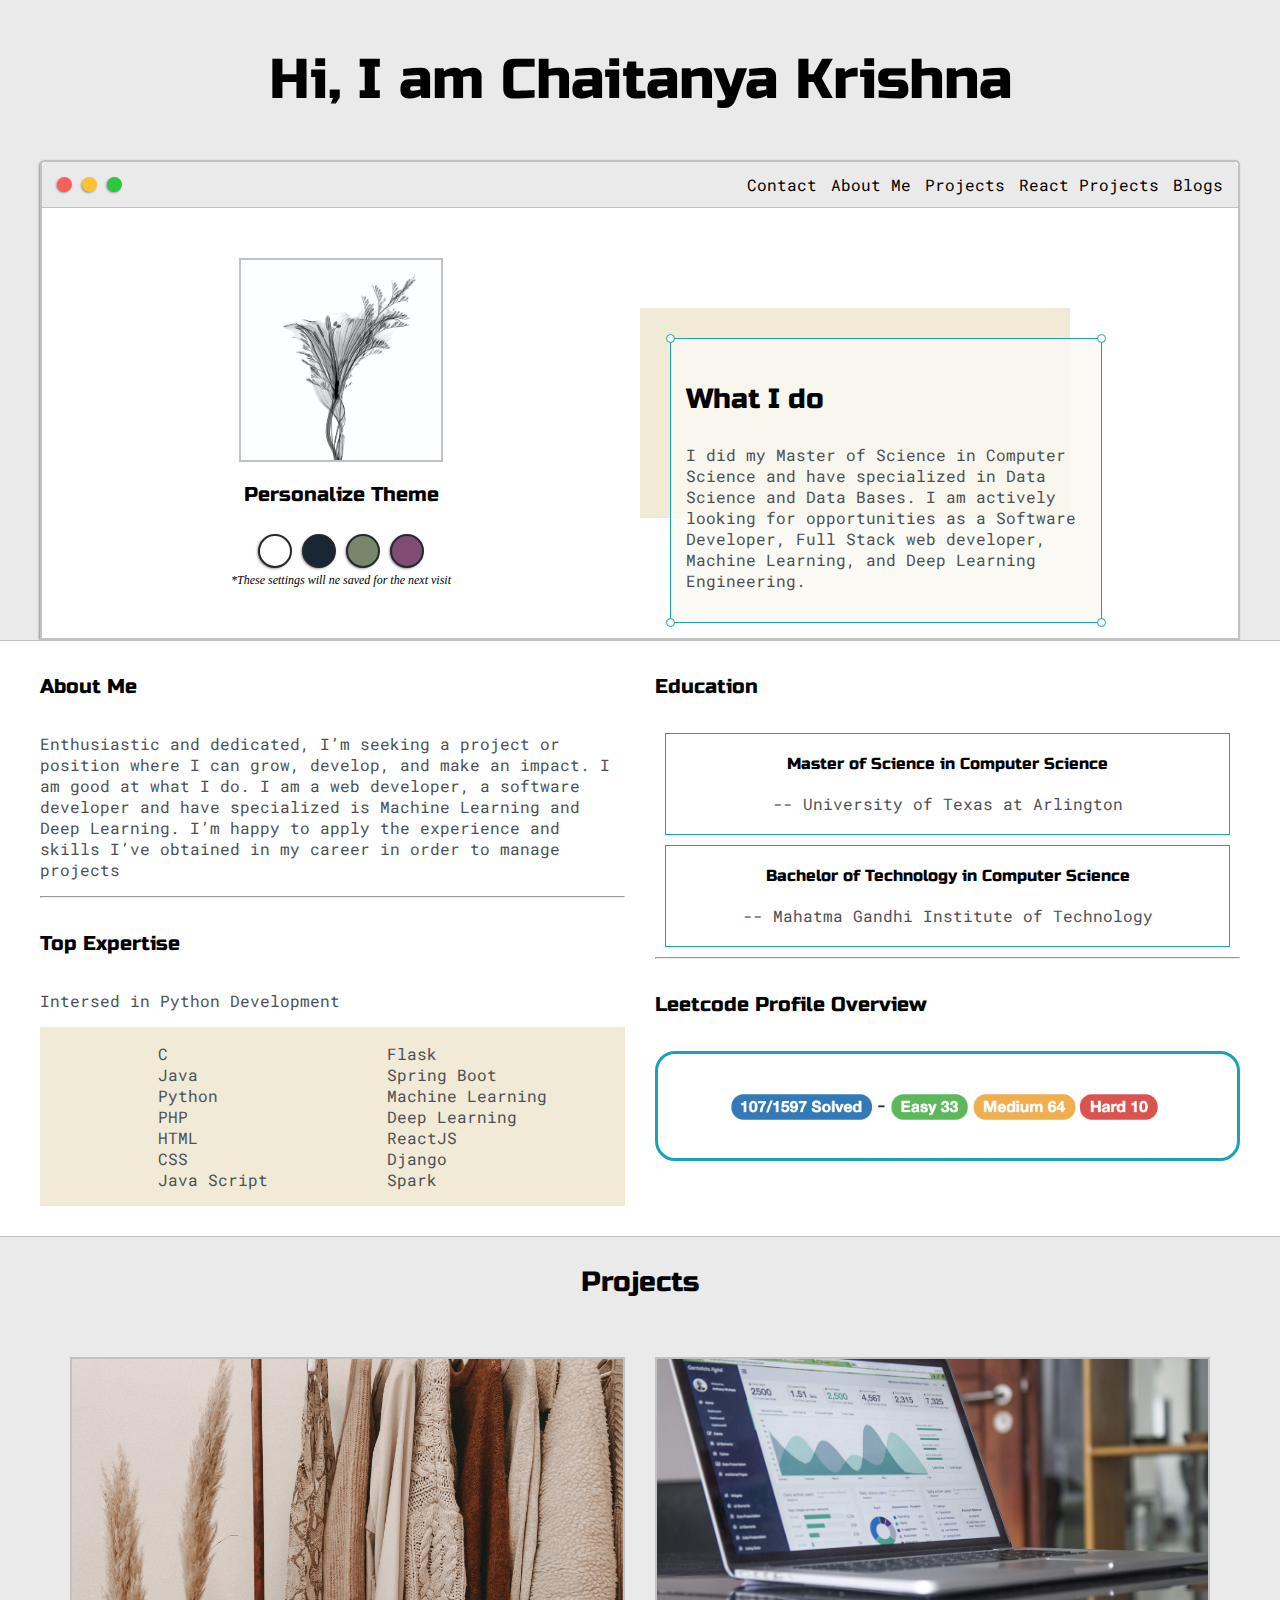
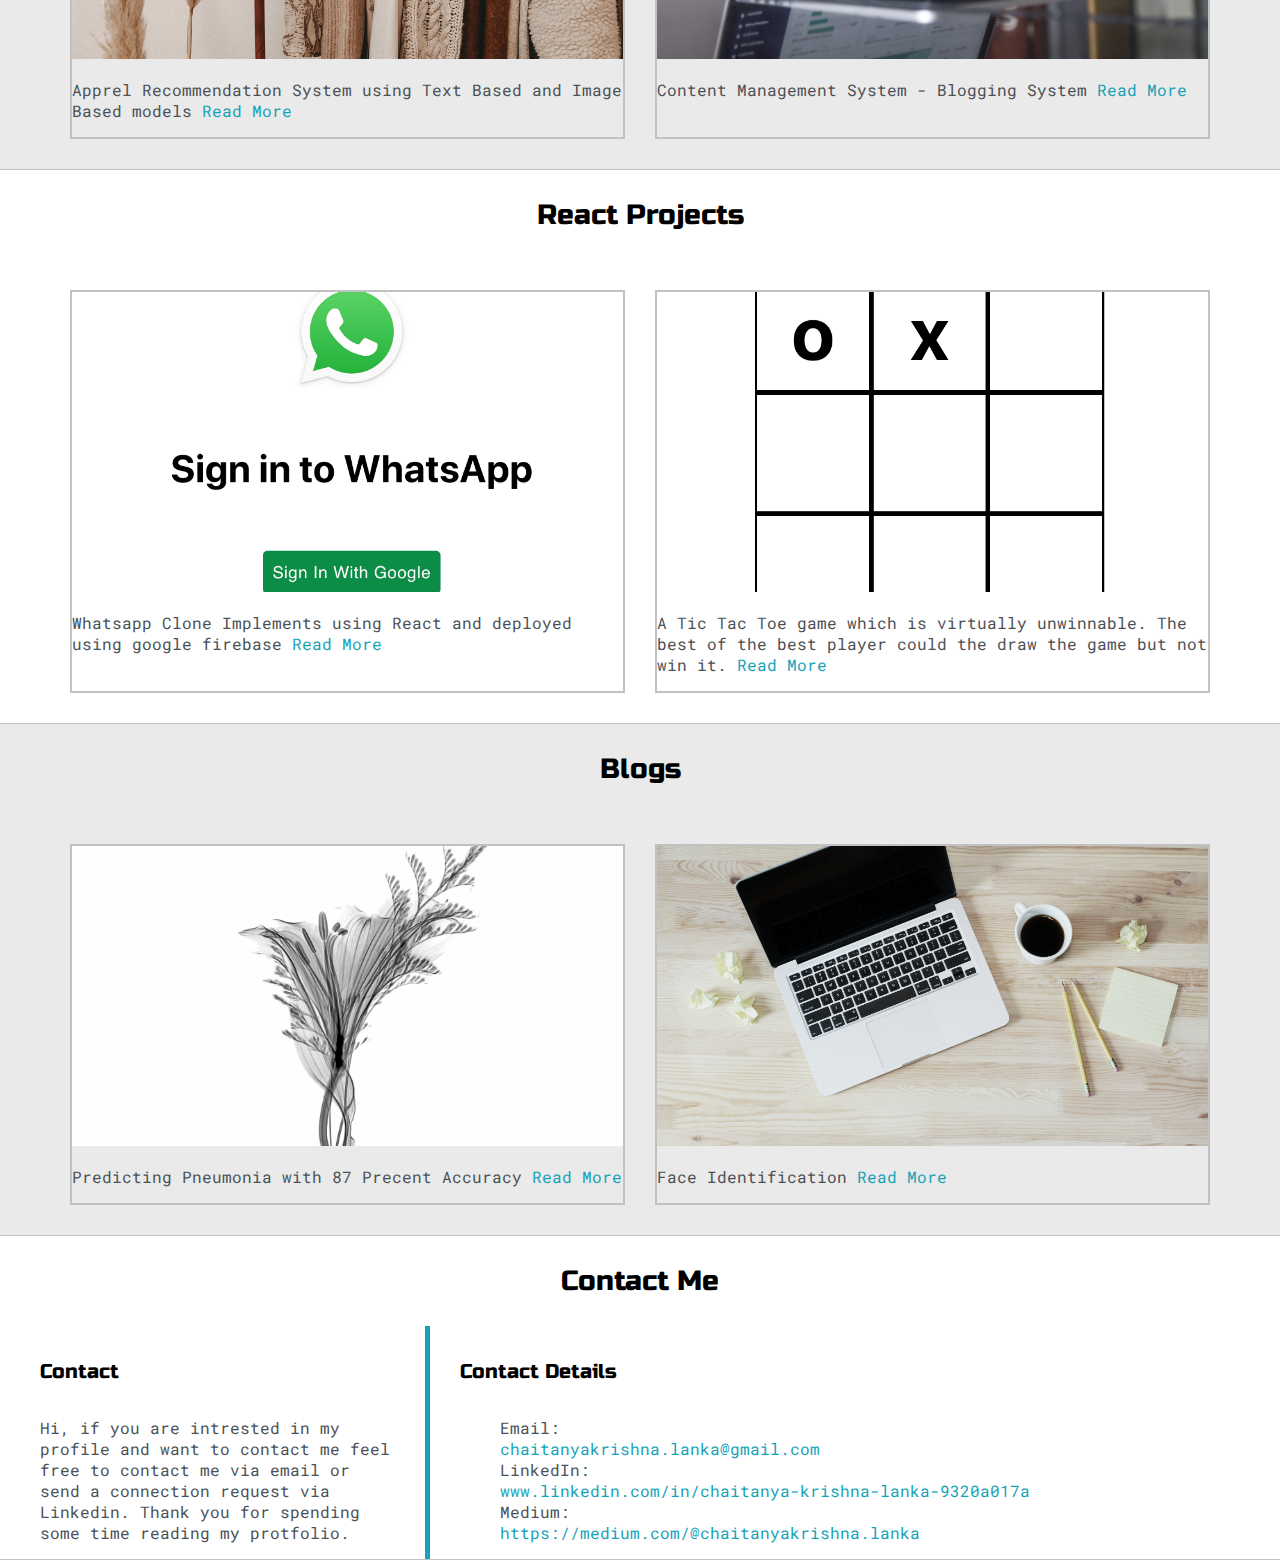
==== index.html @ 2f6315f8 "Initial Commit" ====
<!DOCTYPE html>
<html lang="en">
<head>
    <meta charset="UTF-8">
    <meta name="viewport" content="width=device-width, initial-scale=1.0">
    <link rel="stylesheet" href="main.css">
    <link rel="stylesheet" id="css-load">
    <link href="https://fonts.googleapis.com/css2?family=Russo+One&display=swap" rel="stylesheet">
    <link href="https://fonts.googleapis.com/css2?family=Roboto+Mono:wght@500&family=Russo+One&display=swap" rel="stylesheet">
    <script src="https://ajax.googleapis.com/ajax/libs/jquery/3.5.1/jquery.min.js"></script>
    <title>Document</title>
</head>
<body>

    <!-- Header and Navigation Section -->
    <section class="s1">
        <div class="main-container">
            <div class="greeting-wrapper">
                <h1>Hi, I am Chaitanya Krishna</h1>
            </div>
            <!-- Holds Navigation, Profile Pid and What do i Do -->
            <div class="intro-wrapper">
                <div class="nav-wrapper">
                    <div class="dot-wrapper">
                        <div class="browser-dot" id="dot-1"></div>
                        <div class="browser-dot" id="dot-2"></div>
                        <div class="browser-dot" id="dot-3"></div>
                    </div>

                    <ul id="navigation">
                        <li><a href="#contact" value="contact" data-value="contact">Contact</a></li>
                        <li><a href="#about-me" value="about-me" data-value="about-me">About Me</a></li>
                        <li><a href="#projects" value="projects" data-value="projects">Projects</a></li>
                        <li><a href="#react_projects" value="react_projects" data-value="react_projects">React Projects</a></li>
                        <li><a href="#blogs" value="blogs" data-value="blogs">Blogs</a></li>
                    </ul>
                </div>

                <div class="left-column">
                    
                    <img src="./images/profile_pic.jpg" alt="" id="profile-pic">
                    
                    <h5 style="text-align: center; line-height: 0;">Personalize Theme</h5>

                    <div class="theams-option-wrapper">
                        <div class="theam-dot" id="light-mode" onclick=onButtonClick(this.id)></div>
                        <div class="theam-dot" id="blue-mode" onclick=onButtonClick(this.id)></div>
                        <div class="theam-dot" id="green-mode" onclick=onButtonClick(this.id)></div>
                        <div class="theam-dot" id="purple-mode" onclick=onButtonClick(this.id)></div>

                    </div>

                    <div id="setting-note">
                        *These settings will ne saved for the next visit
                    </div>
                </div>

                <div class="right-column">

                    <div id="preview-shadow">
                        <div id="preview">
                            <h3>What I do</h3>
                            <p>
                                I did my Master of Science in Computer Science and have specialized in Data Science and Data Bases. 
                                I am actively looking for opportunities as a Software Developer, Full Stack web developer, Machine Learning, and 
                                Deep Learning Engineering.
                            </p>
                            <div class="corner" id="corner-lt"></div>
                            <div class="corner" id="corner-rt"></div>
                            <div class="corner" id="corner-lb"></div>
                            <div class="corner" id="corner-rb"></div>
                        </div>
                    </div>

                </div>
            </div>
            
        </div>
    </section>
    <!-- About Section -->
    <section class="s2" id="about-me">
        <div class="main-container">
            <div class="about-wrapper">
                <div class="about-me">
                    <h5>About Me</h5>
                    <p>
                        Enthusiastic and dedicated, I’m seeking a project or position where I can grow, develop, and make an impact. I am good at what I do. I am a web developer, a software developer and have specialized is Machine Learning and Deep Learning. I’m happy to apply the experience and skills I’ve obtained in my career in order to manage projects
                    </p>

                    <hr>
                    <h5>Top Expertise</h5>
                    <p>Intersed in Python Development</p>
                    <div id="skills">
                        <ul>
                            <li>C</li>
                            <li>Java</li>
                            <li>Python</li>
                            <li>PHP</li>
                            <li>HTML</li>
                            <li>CSS</li>
                            <li>Java Script</li>
                        </ul>

                        <ul>
                            <li>Flask</li>
                            <li>Spring Boot</li>
                            <li>Machine Learning</li>
                            <li>Deep Learning</li>
                            <li>ReactJS</li>
                            <li>Django</li>
                            <li>Spark</li>
                        </ul>

                    </div>
                </div>

                <div class="acheivements">
                    <h5>Education</h5>
                    <div class="education-college">
                        <h6>Master of Science in Computer Science</h6>
                        <p>
                            -- University of Texas at Arlington
                        </p>
                        <div class="point"><h1>GPA:3.8</h1></div>
                    </div>

                    <div class="education-college">
                        <h6>Bachelor of Technology in Computer Science</h6>
                        <p>
                            -- Mahatma Gandhi Institute of Technology
                        </p>
                        <div class="point">
                            <h1>GPA:3.7</h1>
                        </div>
                    </div>

                    <hr>

                    <h5>Leetcode Profile Overview</h5>
                    <!-- <h5>Linkedin and Medium Links</h5>
                    <ul>
                        <li>Linkedin : <a href="https://www.linkedin.com/in/chaitanya-krishna-lanka-9320a017a">Check Out by LinkedIn Profile</a></li>
                        <li>Medium : <a href="https://medium.com/@chaitanyakrishna.lanka">Want to Read some of my Blogs</a></li>
                    </ul> -->
                    <div class="acheivements-image">
                        <img src="./images/leetcode.png" alt="">
                    </div>
                </div>
            </div>
        </div>
    </section>
    <!-- Projects Section -->
    <section class="s1" id="projects">
        <div class="main-container">
            <h3 style="text-align: center;">Projects</h3>
            <div class="projects-wrapper">
                <div class="project">
                    <a id="project_a" href="./projects/appraldetection.html">
                        <div>
                            <img src="./images/apprel.jpg" alt="" class="project-img">
                            <p>
                                Apprel Recommendation System using Text Based and Image Based models
                                <a href="./projects/appraldetection.html">Read More</a>
                            </p>
                        </div>
                    </a>
                </div>

                <div class="project">
                    <a id="project_a" href="./projects/cms-blogging.html">
                        <div>
                            <img src="./images/contentmanagement.jpg" alt="" class="project-img">
                            <p>
                                Content Management System - Blogging System
                                <a href="./projects/cms-blogging.html">Read More</a>
                            </p>
                        </div>
                    </a>
                </div>
            </div>
        </div>
    </section>

    <!-- React Projects -->
    <section class="s2" id="react_projects">
        <div class="main-container">
            <h3 style="text-align: center;">React Projects</h3>
            <div class="projects-wrapper">
                <div class="project">
                    <a id="project_a" href="./projects/whatsappclone.html">
                        <div>
                            <img src="./images/whatsappclonesingin.png" alt="" class="project-img">
                            <p>
                                Whatsapp Clone Implements using React and deployed using google firebase
                                <a href="./projects/whatsappclone.html">Read More</a>
                            </p>
                        </div>
                    </a>
                </div>

                <div class="project">
                    <a id="project_a" href="./projects/tictactoe.html">
                        <div>
                            <img src="./images/tictactoe.png" alt="" class="project-img">
                            <p>
                                A Tic Tac Toe game which is virtually unwinnable. The best of the best player could the draw the game but not win it.
                                <a href="./projects/tictactoe.html">Read More</a>
                            </p>
                        </div>
                    </a>
                </div>
            </div>
        </div>
    </section>
    <!-- Blogs Section -->
    <section class="s1" id="blogs">
        <div class="main-container">
            <h3 style="text-align: center;">Blogs</h3>
            <div class="projects-wrapper">
                <div class="project">
                    <a id="project_a" href="https://medium.com/@chaitanyakrishna.lanka/predicting-pneumonia-with-87-percent-accuracy-319dee16ad9d">
                        <div>
                            <img src="./images/xray.jpg" alt="" class="project-img">
                            <p>
                                Predicting Pneumonia with 87 Precent Accuracy 
                                <a href="https://medium.com/@chaitanyakrishna.lanka/predicting-pneumonia-with-87-percent-accuracy-319dee16ad9d">Read More</a>
                            </p>
                        </div>
                    </a>
                </div>

                <div class="project">
                        <a id="project_a" href="https://medium.com/@chaitanyakrishna.lanka/face-identification-c83736be75a3">
                            <div>
                                <img src="./images/backgroundimage.jpg" alt="" class="project-img">
                                <p>
                                    Face Identification
                                    <a href="https://medium.com/@chaitanyakrishna.lanka/face-identification-c83736be75a3">Read More</a>
                                </p>
                            </div>
                        </a>
                </div>
            </div>
        </div>
    </section>
    <!-- Contact Section -->
    <section class="s2" id= "contact">
        <div class="main-container">
            <h3 style="text-align: center;">Contact Me</h3>
            <div class="contact-wrapper">
                <div class="contact-description">
                    <h5>Contact</h5>
                    <p>
                        Hi, if you are intrested in my profile and want to contact me feel free to contact me via email or send a connection request via Linkedin. Thank you for spending some time reading my protfolio.
                    </p>
                </div>

                <div class="contact-details">
                    <h5>Contact Details</h5>
                    <ul>
                        <li>Email: <a href="">chaitanyakrishna.lanka@gmail.com</a></li>
                        <li>LinkedIn: <a href="https://www.linkedin.com/in/chaitanya-krishna-lanka-9320a017a">www.linkedin.com/in/chaitanya-krishna-lanka-9320a017a</a></li>
                        <li>Medium: <a href="https://medium.com/@chaitanyakrishna.lanka">https://medium.com/@chaitanyakrishna.lanka</a></li>
                    </ul>
                </div>
            </div>
        </div>
    </section>

<script type="text/javascript" src="main.js"></script>
</body>
</html>
---- main.css ----
:root{
    --mainColor:#eaeaea;
    --secondaryColor:#fff;

     --borderColor:#c1c1c1;
     
     --themeDotBorder:#24292e;

     --previewShadow:#f0ead6;
     --previewBg:rgb(251,249,243,0.8);

    --mainText:black;
    --secondaryText:#4b5156;
}

html, body {
    margin:0;
    padding:0;
}

body *{
	transition: 0.3s;
}

h1,h2,h3,h4,h5,h6,strong{
    color:var(--mainText);
    font-family: 'Russo One', sans-serif;
    font-weight: 500;
}

p,li,span,label,input,textarea{
    color:var(--secondaryText);
    font-family: 'Roboto Mono', monospace;
    /* font-family: 'Russo One', sans-serif; */
}

h1 { font-size: 56px;}
h2 { font-size: 36px;}
h3 { font-size: 28px;}
h4 { font-size: 24px;}
h5 { font-size: 20px;}
h6 { font-size: 16px;}

.s1{
	background-color: var(--mainColor);
	border-bottom:1px solid var(--borderColor);
	overflow:auto;
}

.s2{
	background-color: var(--secondaryColor);
	border-bottom:1px solid var(--borderColor);
	overflow:auto;
}

.greeting-wrapper{
    display: grid;
    min-height:10em;
    justify-content: center;
    align-content: center;
}

.intro-wrapper{
    
    background-color: var(--secondaryColor);
	border:2px solid var(--borderColor);
    border-radius:5px 5px 0 0;
    
    -webkit-box-shadow: -1px 1px 3px -1px rgba(0,0,0,0.75);
	-moz-box-shadow: -1px 1px 3px -1px rgba(0,0,0,0.75);
    box-shadow: -1px 1px 3px -1px rgba(0,0,0,0.75);
    display: grid;
    grid-template-columns: 1fr 1fr;
	grid-template-areas: 
		'nav-wrapper nav-wrapper'
		'left-column right-column'
	;
}

.nav-wrapper{
    border-radius:5px 5px 0 0;
	grid-area:nav-wrapper;
	border-bottom: 1px solid var(--borderColor);
	display: flex;
	justify-content: space-between;
	align-items: center;
	background-color: var(--mainColor);
}

.left-column{
	grid-area: left-column;
	padding-top:50px;
	padding-bottom: 50px;
}

.right-column{
	grid-area: right-column;
	display: grid;
	align-content: center;

	padding-top: 100px;
	padding-bottom: 120px;
}

.dot-wrapper{
    display: flex;
    padding:10px;
}

#dot-1{
    background-color: #FC6058;
}

#dot-2{
    background-color: #FEC02F;
}

#dot-3{
    background-color: #2ACA3E;
}

.browser-dot{
    height:15px;
    width:15px;
    border-radius: 50%;
    margin:5px;
    -webkit-box-shadow: -1px 1px 3px -1px rgba(0,0,0,0.75);
	-moz-box-shadow: -1px 1px 3px -1px rgba(0,0,0,0.75);
	box-shadow: -1px 1px 3px -1px rgba(0,0,0,0.75);
}

#navigation a{
    color:var(--mainText)
}

#navigation{
    margin:0;
    padding:10px;
}

#navigation li{
    display: inline-block;
    margin-right: 5px;
    margin-left: 5px;
}

#profile-pic{
    display: block;
    margin: 0 auto;
    width: 200px;
    height: 200px;
    object-fit: cover;
    border:2px solid var(--borderColor)
}

.theams-option-wrapper{
    display: flex;
    justify-content: center;
    /* margin:0 auto; */
}

.theam-dot{
    border-color: var(--themeDotBorder);
    border: 2px solid var(--themeDotBorder);
    border-radius: 50%;
    width:30px;
    height:30px;
    margin:5px;

    -webkit-box-shadow: -1px 1px 3px -1px rgba(0,0,0,0.75);
	-moz-box-shadow: -1px 1px 3px -1px rgba(0,0,0,0.75);
	box-shadow: -1px 1px 3px -1px rgba(0,0,0,0.75);

	cursor: pointer;
}

#light-mode{
    background-color: #fff;
}

#blue-mode{
    background-color: #192734;
}

#green-mode{
    background-color: #78866b;
}

#purple-mode{
    background-color: #7E4C74;
}

.theam-dot:hover{
    border-width: 5px;
}

#setting-note{
    font-size: 12px;
    font-style: italic;
    text-align: center;
}

#preview-shadow{
    background-color: var(--previewShadow);
    max-width: 400px;
    height: 180px;
    padding-left: 30px;
    padding-top: 30px;
}

#preview{
    width: 400px;
    border:1.5px solid #17a2b8;
    background-color: var(--previewBg);
    padding:15px;
    position: relative;
}

.corner{
    width: 7px;
    height: 7px;
    border-radius: 50%;
    border:1.5px solid #17a2b8;
    background-color: #fff;
    position: absolute;
}

#corner-lt{
    top:-5px;
    left:-5px;
}

#corner-rt{
    top:-5px;
    right:-5px;
}

#corner-lb{
    bottom:-5px;
    left:-5px;
}

#corner-rb{
    bottom:-5px;
    right:-5px;
}


.about-wrapper{
    display: grid;
    grid-template-columns: repeat(auto-fit, minmax(320px,1fr));
    gap: 30px;

}

#skills{
    display: flex;
    justify-content: space-evenly;
    background-color: var(--previewShadow);
}

.about-me{
    padding-bottom: 30px;
}

.education-college{
    position: relative;
    display: grid;
    place-items: center;
    /* display: block; */
    border:1.5px solid #17a2b8;
    padding:10px;
    margin:10px;
}

.education-college > .point{
    display: none;
    position: absolute;
    /* left: 25%;
    right: 25%;
    top: 20%;
    bottom: 25%; */
    /* margin: 0 auto; */
    margin: 0;
}

.education-college:hover > .point{
    display: block;
}

.education-college:hover > p{
    color: var(--mainColor);
}

.education-college:hover >h6{
    color: var(--mainColor);
}

.education-college:hover{
    background-color: var(--mainColor);
}

.point h1{
    margin: 0;
    color: var(--mainText);
}
.acheivements-image{
    border: 3px solid #17a2b8;
    border-radius: 20px;
    background-color: white;
}

.acheivements-image > img{
    width: 100%;
    height: 100px;
    object-fit: contain;
}

.education-college h6{
    margin:10px;
}

.education-college p{
    margin:10px
}

.projects-wrapper{
    display: grid;
    /* grid-template-columns: repeat(auto-fix,320px); */
    grid-template-columns: repeat(auto-fit, minmax(320px,1fr));
    padding:30px;
    gap: 30px;
}

.project{
    border:2px solid var(--borderColor)

}


.project-img{
    width: 100%;
    height: 300px;
    object-fit: cover;
}

.project:hover{
    transform:scale(1.09)
}

.contact-wrapper{
    display: grid;
    grid-template-columns: 1fr 2fr;
    gap: 30px;
}

.contact-details{
    display: block;
}

.contact-details >ul>li>a{
    display: block;
}

.contact-description{
    border-right:5px solid #17a2b8;
    padding-right: 30px;
}

.project-decription{
    display: flex;
    flex-direction: column;
}

.project >a{
    text-decoration: none;
    color:var(--secondaryText);
}

.project-heading{
    border-bottom:5px solid #17a2b8;
    
}


.main-container{
	width: 1200px;
	margin: 0 auto;
}

#project_a{
    color: var(--secondaryText);
}

a{
	text-decoration: none;
	color:#17a2b8;
}

.project >a{
    text-decoration: none;
    color:var(--secondaryText);
}

ul{
	list-style: none;
}

@media screen and (max-width:1200px){
    .main-container{
        width: 95%;
    }
}


@media screen and (max-width: 800px){
	.intro-wrapper{
		grid-template-columns: 1fr;
		grid-template-areas: 
			'nav-wrapper'
			'left-column'
			'right-column'
		;
	}

	.right-column{
		justify-content: center;
	}

}

@media screen and (max-width: 400px){
	#preview-shadow{
		max-width: 280px;
		height: 180px;
		padding-left: 10px;
		padding-top: 10px;
	}

	#preview{
		width: 280px;

    }
    
    .contact-wrapper{
        grid-template-columns: repeat(auto-fit,minmax(320px,1fr));
    }

}
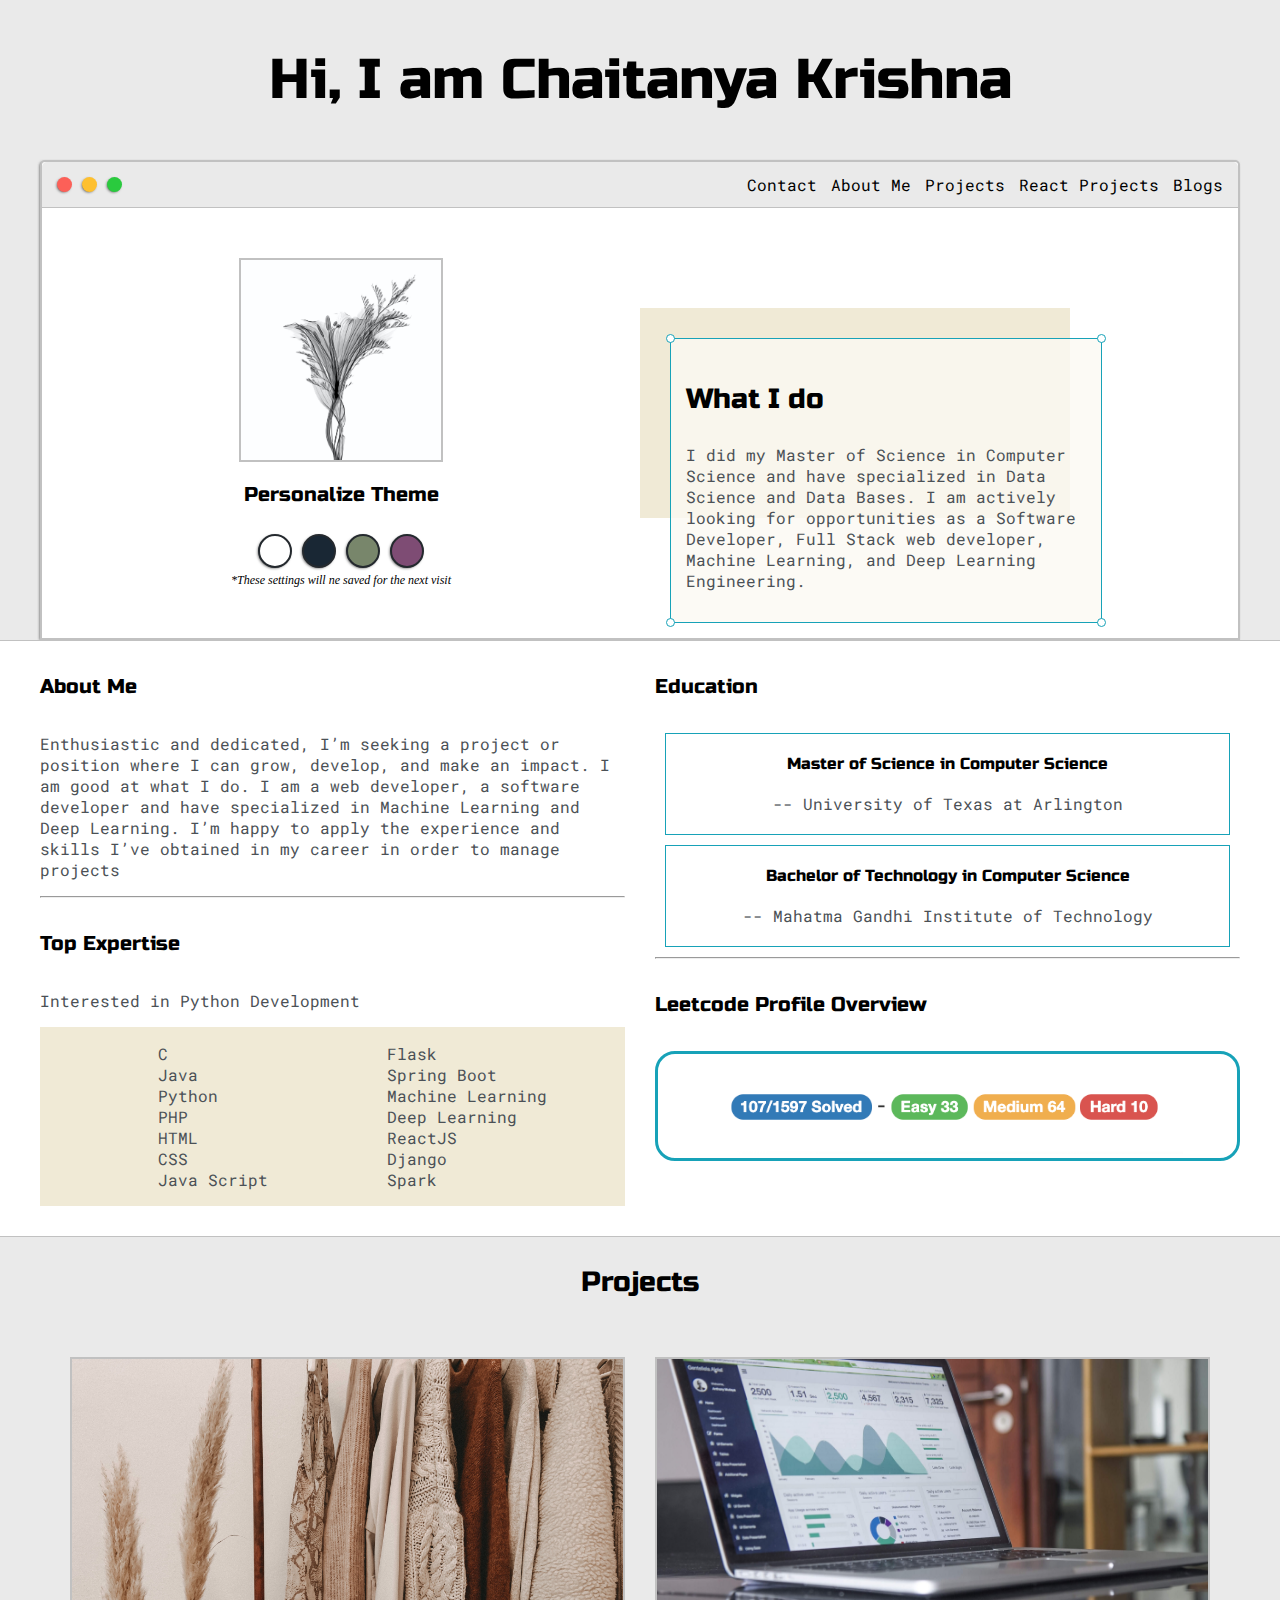
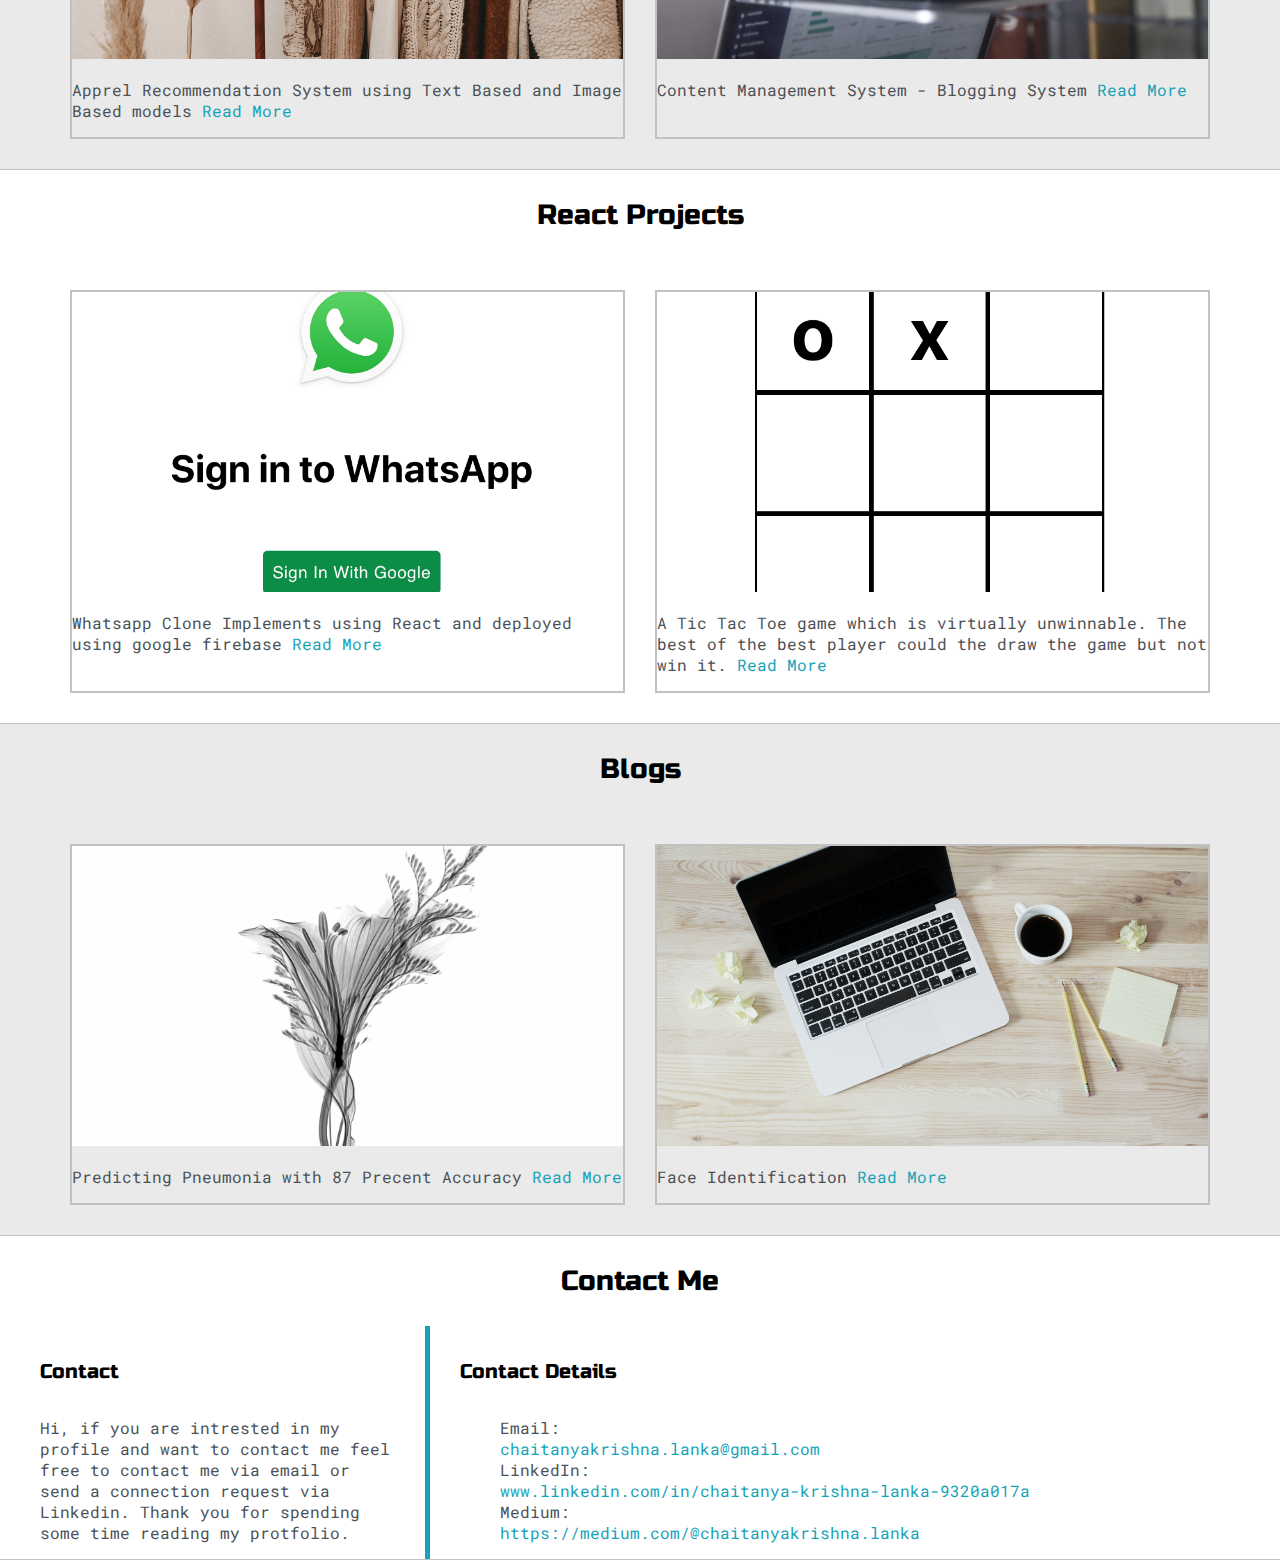
==== commit b064d814: "Update index.html" ====
--- a/index.html
+++ b/index.html
@@ -84,12 +84,12 @@
                 <div class="about-me">
                     <h5>About Me</h5>
                     <p>
-                        Enthusiastic and dedicated, I’m seeking a project or position where I can grow, develop, and make an impact. I am good at what I do. I am a web developer, a software developer and have specialized is Machine Learning and Deep Learning. I’m happy to apply the experience and skills I’ve obtained in my career in order to manage projects
+                        Enthusiastic and dedicated, I’m seeking a project or position where I can grow, develop, and make an impact. I am good at what I do. I am a web developer, a software developer and have specialized in Machine Learning and Deep Learning. I’m happy to apply the experience and skills I’ve obtained in my career in order to manage projects
                     </p>
 
                     <hr>
                     <h5>Top Expertise</h5>
-                    <p>Intersed in Python Development</p>
+                    <p>Interested in Python Development</p>
                     <div id="skills">
                         <ul>
                             <li>C</li>
@@ -269,4 +269,4 @@
 
 <script type="text/javascript" src="main.js"></script>
 </body>
-</html>+</html>
